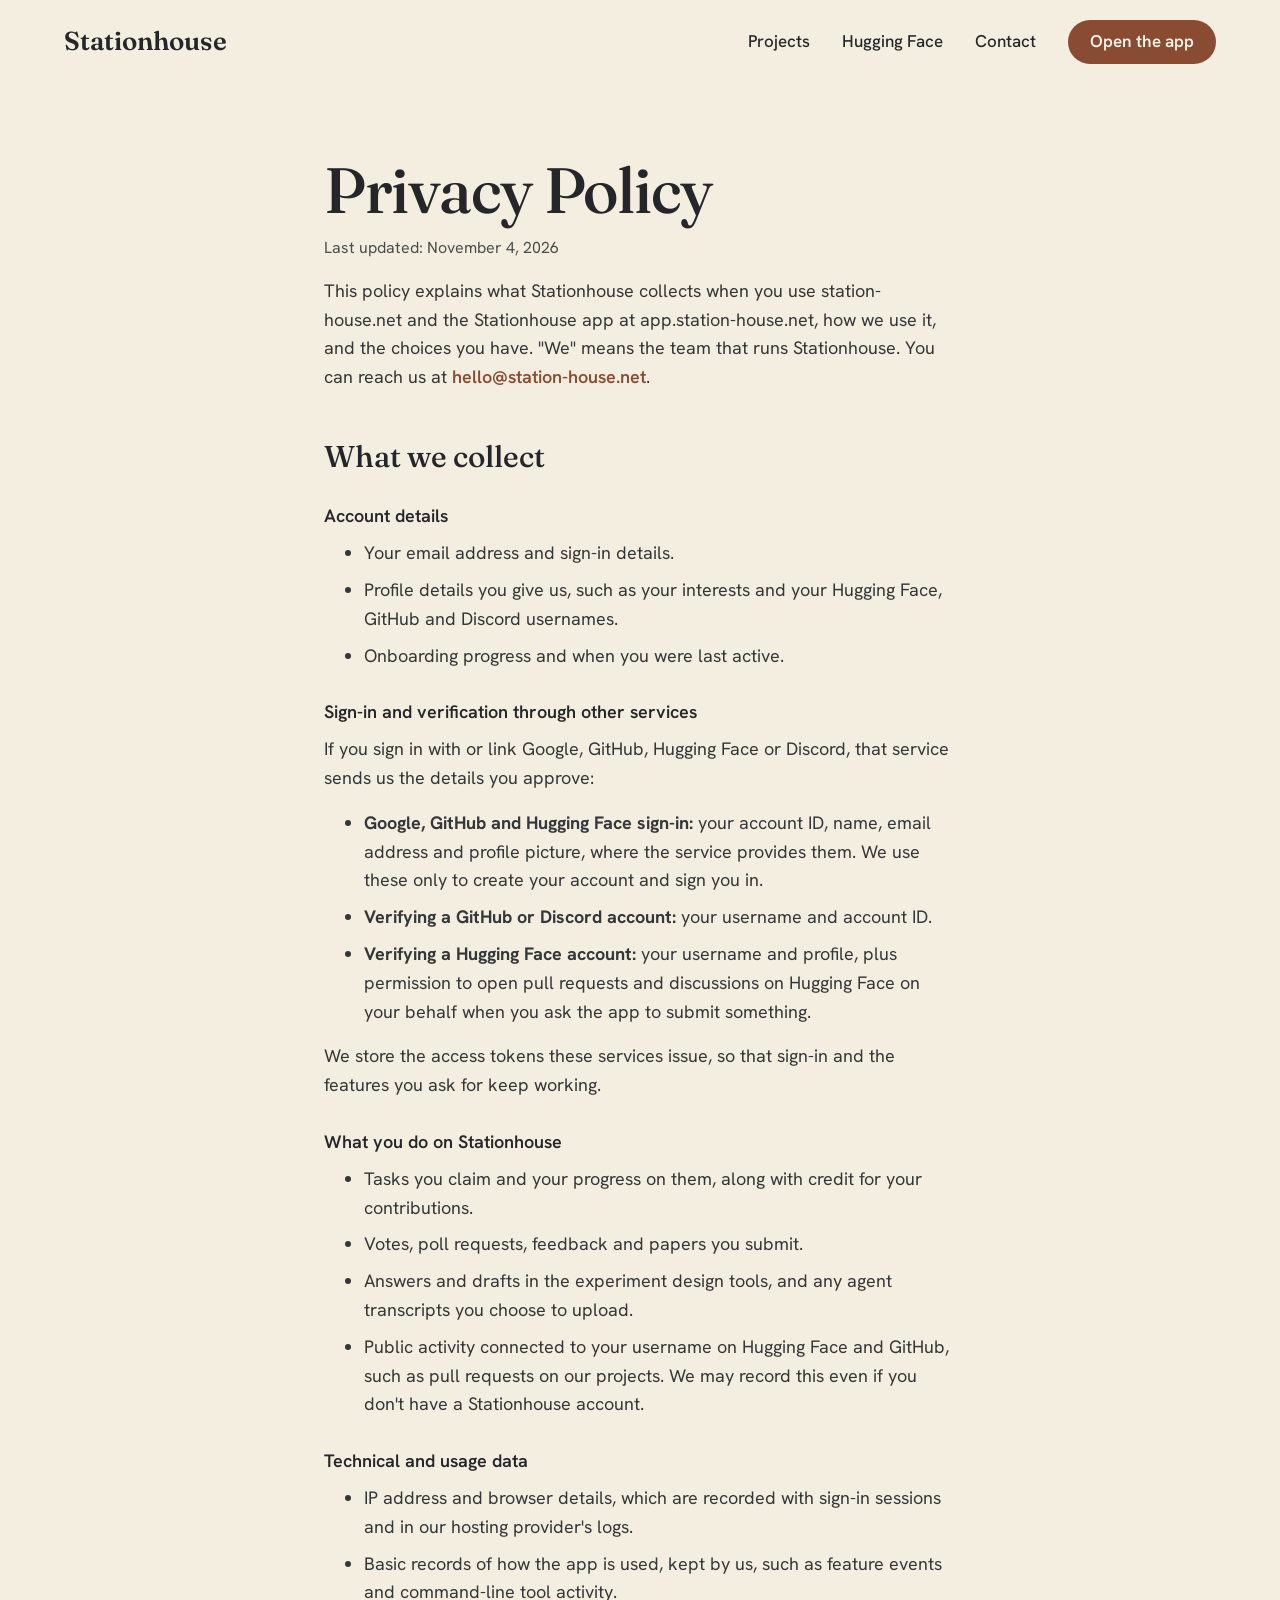
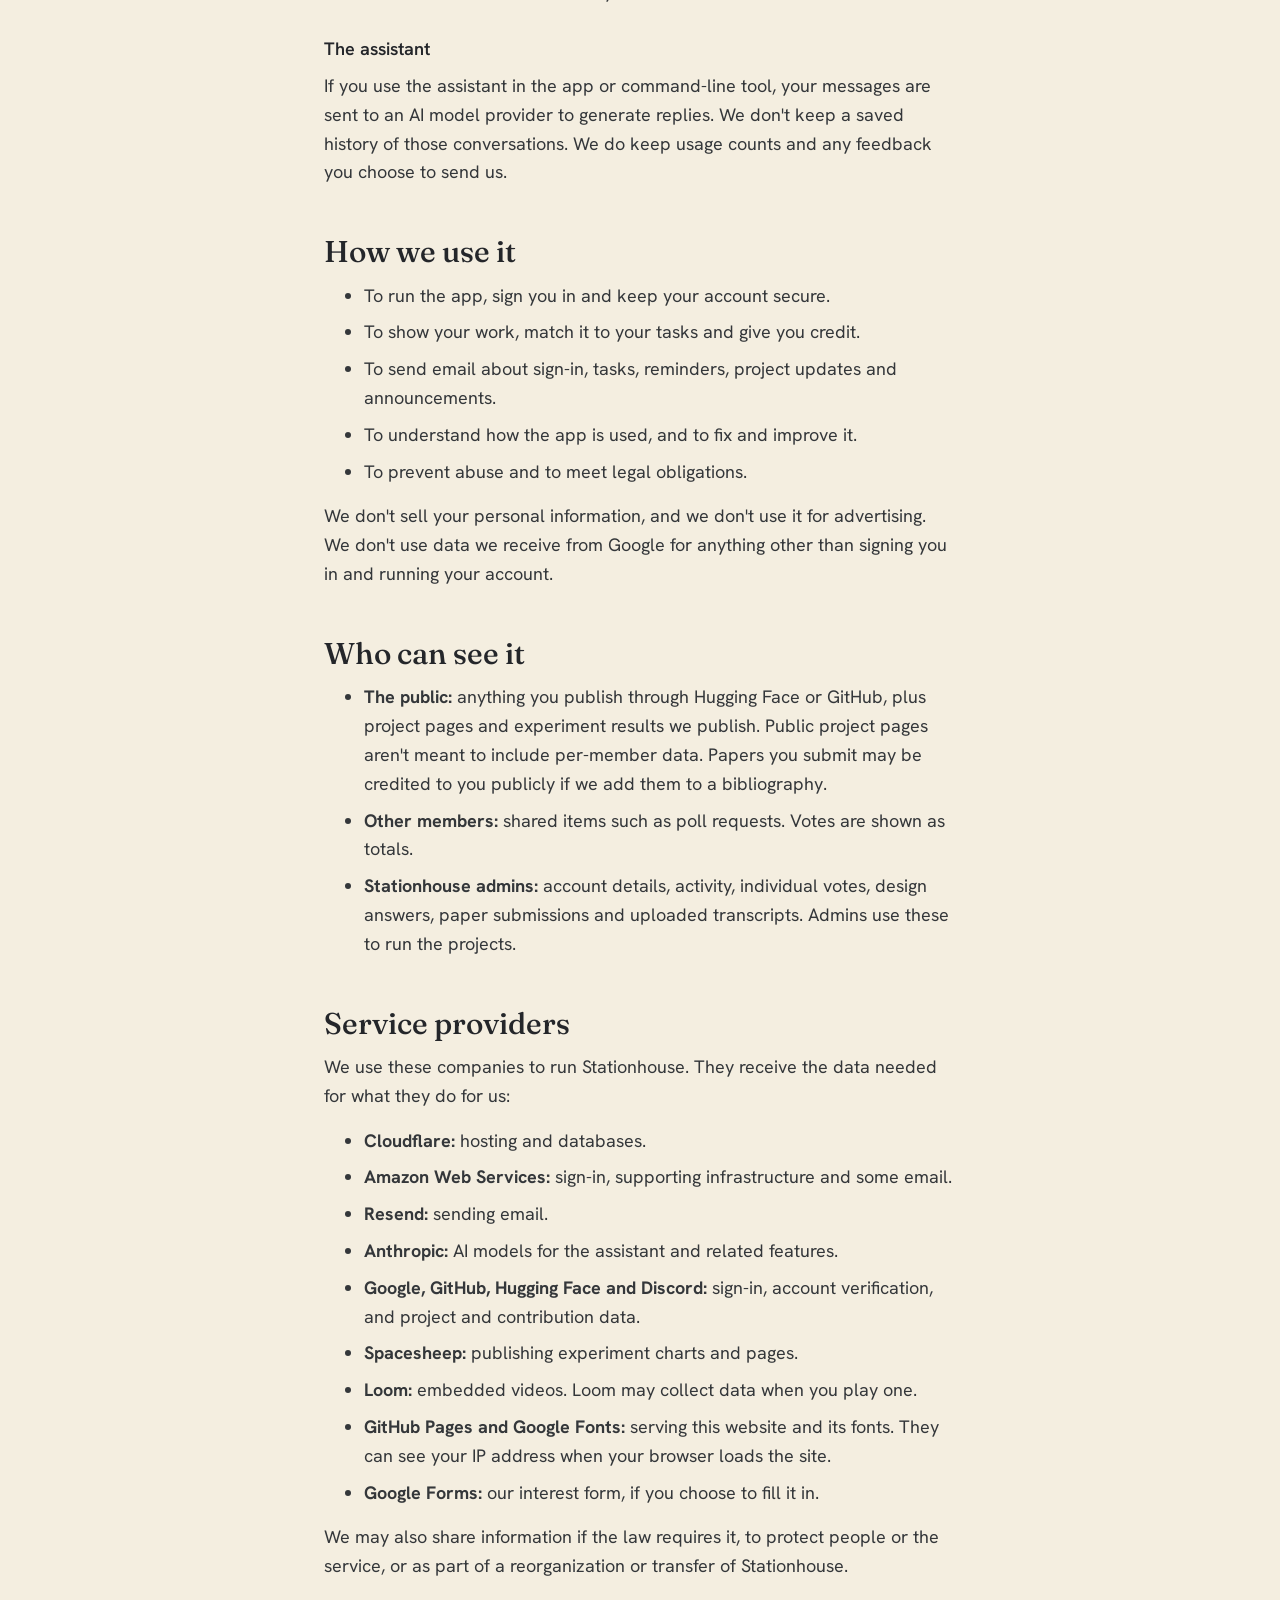
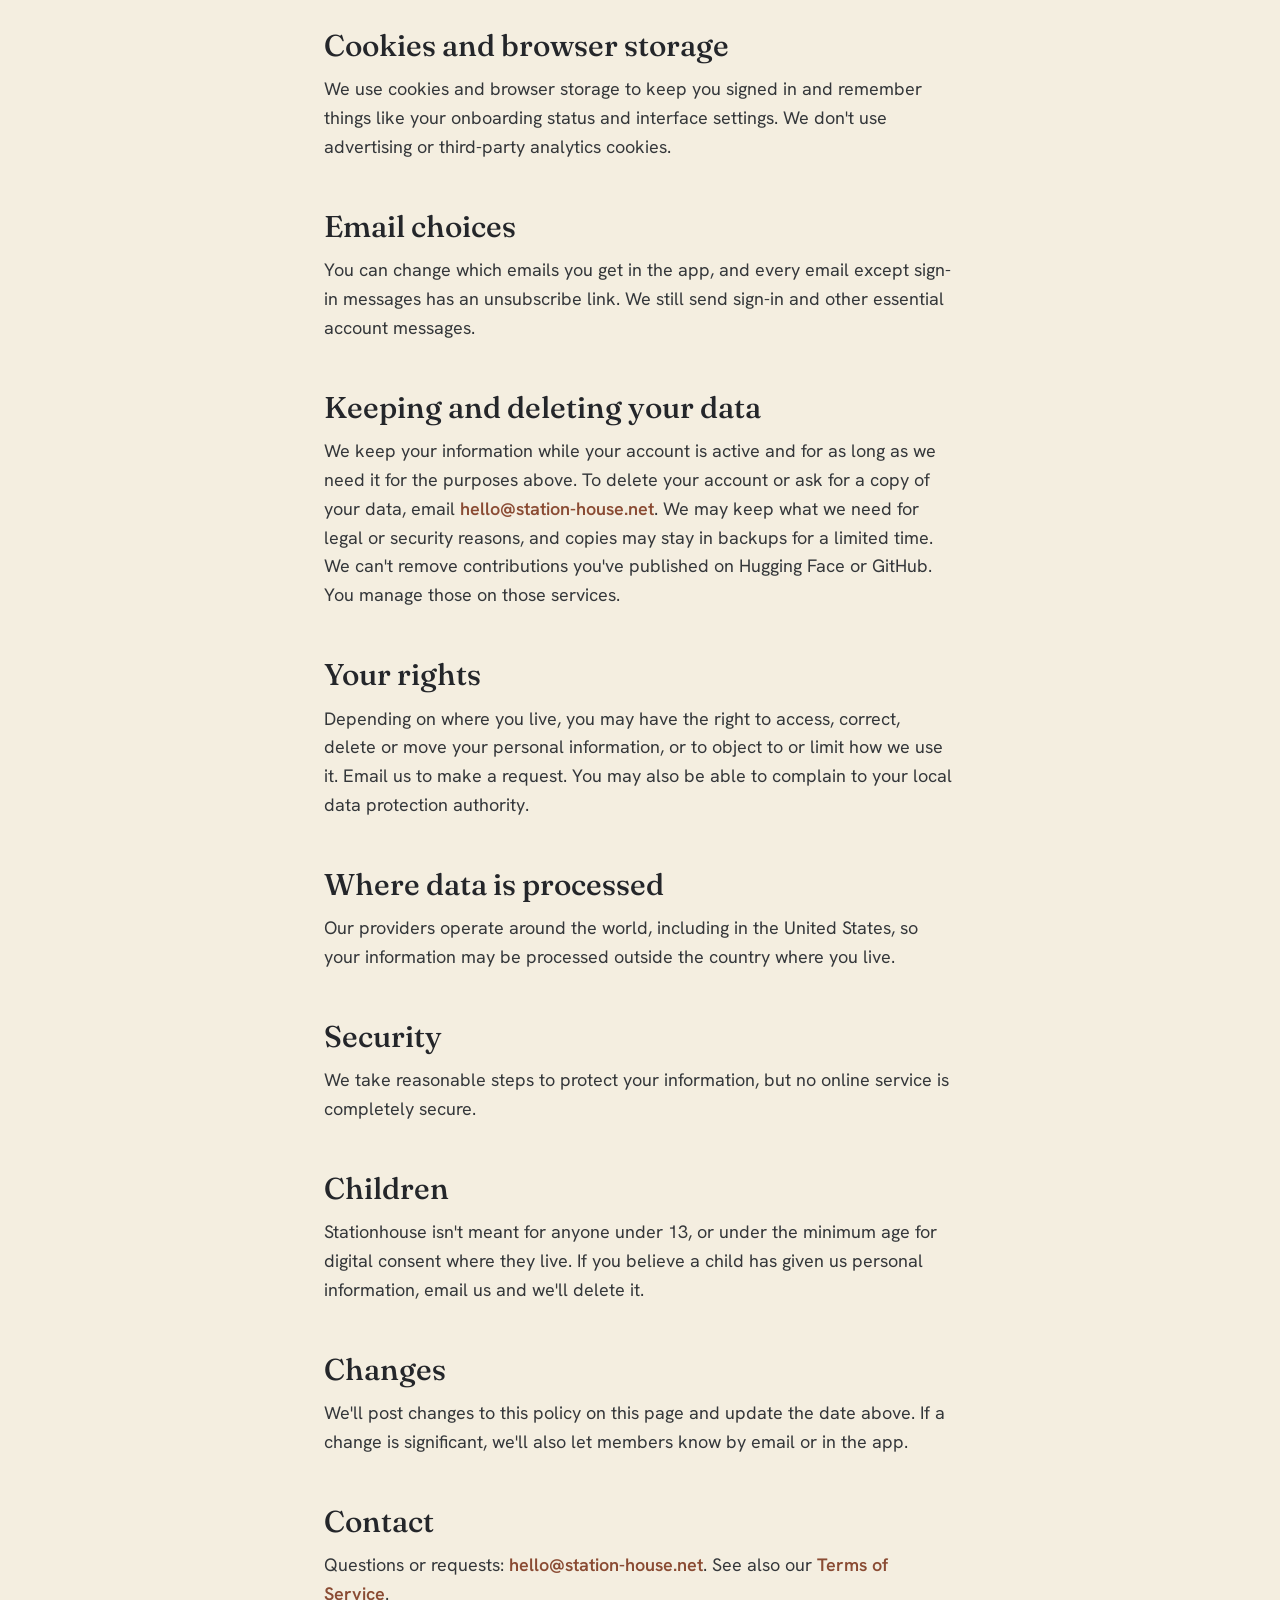
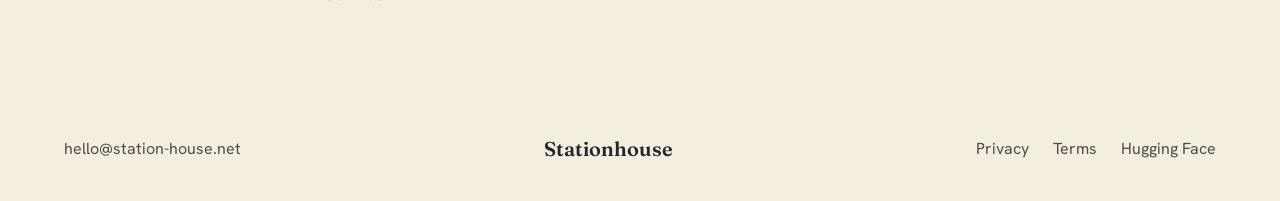
==== privacy.html @ b497b21a "Add privacy policy and terms of service pages Google's consent screen needs a privacy policy link be" ====
<!doctype html>
<html lang="en">
<head>
<meta charset="utf-8">
<meta name="viewport" content="width=device-width, initial-scale=1">
<title>Privacy Policy | Stationhouse</title>
<meta name="description" content="What Stationhouse collects, how we use it, who we share it with, and the choices you have.">
<link rel="canonical" href="https://station-house.net/privacy">
<link rel="icon" href="/favicon.svg" type="image/svg+xml">
<link rel="preconnect" href="https://fonts.googleapis.com">
<link rel="preconnect" href="https://fonts.gstatic.com" crossorigin>
<link rel="stylesheet" href="https://fonts.googleapis.com/css2?family=Fraunces:opsz,wght@9..144,400;9..144,500;9..144,600&amp;family=Hanken+Grotesk:wght@400;500;600&amp;display=swap">
<link rel="stylesheet" href="/style.css">
</head>
<body>

<header class="nav">
  <a class="brand" href="/">Stationhouse</a>
  <nav>
    <a class="link" href="/#projects">Projects</a>
    <a class="link" href="https://huggingface.co/Station-house">Hugging Face</a>
    <a class="link" href="mailto:hello@station-house.net">Contact</a>
    <a class="btn pill pill-accent" href="https://app.station-house.net">Open the app</a>
  </nav>
</header>

<main class="legal">
  <h1>Privacy Policy</h1>
  <p class="updated">Last updated: November 4, 2026</p>

  <p>This policy explains what Stationhouse collects when you use station-house.net and the Stationhouse app at app.station-house.net, how we use it, and the choices you have. "We" means the team that runs Stationhouse. You can reach us at <a href="mailto:hello@station-house.net">hello@station-house.net</a>.</p>

  <h2>What we collect</h2>
  <h3>Account details</h3>
  <ul>
    <li>Your email address and sign-in details.</li>
    <li>Profile details you give us, such as your interests and your Hugging Face, GitHub and Discord usernames.</li>
    <li>Onboarding progress and when you were last active.</li>
  </ul>

  <h3>Sign-in and verification through other services</h3>
  <p>If you sign in with or link Google, GitHub, Hugging Face or Discord, that service sends us the details you approve:</p>
  <ul>
    <li><strong>Google, GitHub and Hugging Face sign-in:</strong> your account ID, name, email address and profile picture, where the service provides them. We use these only to create your account and sign you in.</li>
    <li><strong>Verifying a GitHub or Discord account:</strong> your username and account ID.</li>
    <li><strong>Verifying a Hugging Face account:</strong> your username and profile, plus permission to open pull requests and discussions on Hugging Face on your behalf when you ask the app to submit something.</li>
  </ul>
  <p>We store the access tokens these services issue, so that sign-in and the features you ask for keep working.</p>

  <h3>What you do on Stationhouse</h3>
  <ul>
    <li>Tasks you claim and your progress on them, along with credit for your contributions.</li>
    <li>Votes, poll requests, feedback and papers you submit.</li>
    <li>Answers and drafts in the experiment design tools, and any agent transcripts you choose to upload.</li>
    <li>Public activity connected to your username on Hugging Face and GitHub, such as pull requests on our projects. We may record this even if you don't have a Stationhouse account.</li>
  </ul>

  <h3>Technical and usage data</h3>
  <ul>
    <li>IP address and browser details, which are recorded with sign-in sessions and in our hosting provider's logs.</li>
    <li>Basic records of how the app is used, kept by us, such as feature events and command-line tool activity.</li>
  </ul>

  <h3>The assistant</h3>
  <p>If you use the assistant in the app or command-line tool, your messages are sent to an AI model provider to generate replies. We don't keep a saved history of those conversations. We do keep usage counts and any feedback you choose to send us.</p>

  <h2>How we use it</h2>
  <ul>
    <li>To run the app, sign you in and keep your account secure.</li>
    <li>To show your work, match it to your tasks and give you credit.</li>
    <li>To send email about sign-in, tasks, reminders, project updates and announcements.</li>
    <li>To understand how the app is used, and to fix and improve it.</li>
    <li>To prevent abuse and to meet legal obligations.</li>
  </ul>
  <p>We don't sell your personal information, and we don't use it for advertising. We don't use data we receive from Google for anything other than signing you in and running your account.</p>

  <h2>Who can see it</h2>
  <ul>
    <li><strong>The public:</strong> anything you publish through Hugging Face or GitHub, plus project pages and experiment results we publish. Public project pages aren't meant to include per-member data. Papers you submit may be credited to you publicly if we add them to a bibliography.</li>
    <li><strong>Other members:</strong> shared items such as poll requests. Votes are shown as totals.</li>
    <li><strong>Stationhouse admins:</strong> account details, activity, individual votes, design answers, paper submissions and uploaded transcripts. Admins use these to run the projects.</li>
  </ul>

  <h2>Service providers</h2>
  <p>We use these companies to run Stationhouse. They receive the data needed for what they do for us:</p>
  <ul>
    <li><strong>Cloudflare:</strong> hosting and databases.</li>
    <li><strong>Amazon Web Services:</strong> sign-in, supporting infrastructure and some email.</li>
    <li><strong>Resend:</strong> sending email.</li>
    <li><strong>Anthropic:</strong> AI models for the assistant and related features.</li>
    <li><strong>Google, GitHub, Hugging Face and Discord:</strong> sign-in, account verification, and project and contribution data.</li>
    <li><strong>Spacesheep:</strong> publishing experiment charts and pages.</li>
    <li><strong>Loom:</strong> embedded videos. Loom may collect data when you play one.</li>
    <li><strong>GitHub Pages and Google Fonts:</strong> serving this website and its fonts. They can see your IP address when your browser loads the site.</li>
    <li><strong>Google Forms:</strong> our interest form, if you choose to fill it in.</li>
  </ul>
  <p>We may also share information if the law requires it, to protect people or the service, or as part of a reorganization or transfer of Stationhouse.</p>

  <h2>Cookies and browser storage</h2>
  <p>We use cookies and browser storage to keep you signed in and remember things like your onboarding status and interface settings. We don't use advertising or third-party analytics cookies.</p>

  <h2>Email choices</h2>
  <p>You can change which emails you get in the app, and every email except sign-in messages has an unsubscribe link. We still send sign-in and other essential account messages.</p>

  <h2>Keeping and deleting your data</h2>
  <p>We keep your information while your account is active and for as long as we need it for the purposes above. To delete your account or ask for a copy of your data, email <a href="mailto:hello@station-house.net">hello@station-house.net</a>. We may keep what we need for legal or security reasons, and copies may stay in backups for a limited time. We can't remove contributions you've published on Hugging Face or GitHub. You manage those on those services.</p>

  <h2>Your rights</h2>
  <p>Depending on where you live, you may have the right to access, correct, delete or move your personal information, or to object to or limit how we use it. Email us to make a request. You may also be able to complain to your local data protection authority.</p>

  <h2>Where data is processed</h2>
  <p>Our providers operate around the world, including in the United States, so your information may be processed outside the country where you live.</p>

  <h2>Security</h2>
  <p>We take reasonable steps to protect your information, but no online service is completely secure.</p>

  <h2>Children</h2>
  <p>Stationhouse isn't meant for anyone under 13, or under the minimum age for digital consent where they live. If you believe a child has given us personal information, email us and we'll delete it.</p>

  <h2>Changes</h2>
  <p>We'll post changes to this policy on this page and update the date above. If a change is significant, we'll also let members know by email or in the app.</p>

  <h2>Contact</h2>
  <p>Questions or requests: <a href="mailto:hello@station-house.net">hello@station-house.net</a>. See also our <a href="/terms">Terms of Service</a>.</p>
</main>

<footer class="foot">
  <a class="link" href="mailto:hello@station-house.net">hello@station-house.net</a>
  <span class="brand">Stationhouse</span>
  <span class="foot-links">
    <a class="link" href="/privacy">Privacy</a>
    <a class="link" href="/terms">Terms</a>
    <a class="link" href="https://huggingface.co/Station-house">Hugging Face</a>
  </span>
</footer>

</body>
</html>
---- style.css ----
/* Stationhouse — Horizon
   Edit colours and type in the :root block below; everything else follows. */

:root {
  --cream:      #F4EEE0;  /* page ground */
  --cream-lt:   #FBF6E9;  /* text and buttons on dark */
  --cream-dim:  #EADFC8;  /* secondary text on dark */
  --ink:        #24262A;  /* headings */
  --body:       #34373A;  /* body copy */
  --body-dim:   #4A4D4A;  /* captions, footer */
  --accent:     #8A4B33;  /* clay: rules, links, primary */
  --olive:      #4E5A36;  /* project numerals */
  --brown:      #5E2F22;  /* app band */

  --display: "Fraunces", Georgia, "Times New Roman", serif;
  --sans: "Hanken Grotesk", "Helvetica Neue", Arial, sans-serif;

  --gutter: clamp(20px, 5vw, 64px);
  --wrap: 1232px;
}

* { box-sizing: border-box; }

html { -webkit-text-size-adjust: 100%; scroll-behavior: smooth; }

body {
  margin: 0;
  background: var(--cream);
  color: var(--ink);
  font-family: var(--sans);
  font-size: 18px;
  line-height: 1.6;
  -webkit-font-smoothing: antialiased;
}

a { color: inherit; text-decoration: none; }
.link:hover { text-decoration: underline; }
.btn { transition: opacity 0.15s ease; }
.btn:hover { opacity: 0.88; }

a:focus-visible {
  outline: 2px solid var(--accent);
  outline-offset: 3px;
}

/* ---------- nav ---------- */
.nav {
  display: flex;
  flex-wrap: wrap;
  align-items: center;
  justify-content: space-between;
  gap: 16px 32px;
  padding: 20px var(--gutter);
  background: var(--cream);
}
.brand {
  font-family: var(--display);
  font-weight: 600;
  font-size: 26px;
  color: var(--ink);
}
.nav nav {
  display: flex;
  flex-wrap: wrap;
  align-items: center;
  gap: 12px 32px;
  font-size: 17px;
  font-weight: 500;
}

/* ---------- buttons ---------- */
.pill {
  display: inline-flex;
  align-items: center;
  min-height: 44px;
  padding: 0 22px;
  border-radius: 999px;
  font-weight: 600;
}
.pill-accent { background: var(--accent); color: var(--cream-lt); }
.pill-cream  { background: var(--cream-lt); color: var(--ink); }
.pill-ghost  { border: 1.5px solid var(--cream-lt); color: var(--cream-lt); font-weight: 500; }
.pill-lg { min-height: 54px; padding: 0 34px; font-size: 18px; }

/* ---------- hero ---------- */
.hero {
  position: relative;
  min-height: 820px;
  display: flex;
  flex-direction: column;
  justify-content: flex-end;
  overflow: hidden;
}
.hero img {
  position: absolute;
  inset: 0;
  width: 100%;
  height: 100%;
  object-fit: cover;
  object-position: 50% 70%;
}
.hero .scrim {
  position: absolute;
  inset: 0;
  background: linear-gradient(180deg,
    rgba(24,22,20,0.12) 0%,
    rgba(24,22,20,0.34) 42%,
    rgba(24,22,20,0.80) 74%,
    rgba(24,22,20,0.92) 100%);
}
.hero .inner {
  position: relative;
  display: flex;
  flex-direction: column;
  gap: 28px;
  padding: 64px var(--gutter) clamp(40px, 6vw, 80px);
  max-width: 1100px;
}
.hero h1 {
  margin: 0;
  font-family: var(--display);
  font-weight: 500;
  font-size: clamp(48px, 8vw, 112px);
  line-height: 0.98;
  letter-spacing: -0.02em;
  color: var(--cream-lt);
  text-wrap: balance;
}
.hero p {
  margin: 0;
  max-width: 560px;
  font-size: 22px;
  line-height: 1.5;
  color: var(--cream-dim);
}
.hero .actions { display: flex; flex-wrap: wrap; gap: 16px; }

/* ---------- projects ---------- */
.projects { padding: clamp(56px, 8vw, 112px) var(--gutter); }
.projects .wrap {
  max-width: var(--wrap);
  margin: 0 auto;
  display: flex;
  flex-direction: column;
  gap: 56px;
}
.section-head {
  display: flex;
  flex-wrap: wrap;
  align-items: flex-end;
  justify-content: space-between;
  gap: 24px;
}
.section-head h2 {
  margin: 0;
  font-family: var(--display);
  font-weight: 500;
  font-size: clamp(44px, 6vw, 80px);
  line-height: 1;
  letter-spacing: -0.02em;
}
.section-head p {
  margin: 0;
  max-width: 440px;
  font-size: 19px;
  line-height: 1.55;
  color: var(--body-dim);
}
.head-aside {
  display: flex;
  flex-direction: column;
  align-items: flex-start;
  gap: 16px;
}
.section-head .github-line { font-size: 17px; }
.github-line .link { color: var(--accent); font-weight: 600; }

.grid {
  display: grid;
  grid-template-columns: repeat(auto-fit, minmax(300px, 1fr));
  gap: 40px;
}
.card {
  display: flex;
  flex-direction: column;
  gap: 18px;
  border-top: 3px solid var(--accent);
  padding-top: 24px;
}
.card .num {
  font-family: var(--display);
  font-style: italic;
  font-size: 28px;
  color: var(--olive);
}
.card h3 {
  margin: 0;
  font-family: var(--display);
  font-weight: 500;
  font-size: 36px;
  line-height: 1.05;
  letter-spacing: -0.01em;
}
.card p { margin: 0; font-size: 18px; line-height: 1.6; color: var(--body); }
.card .cta {
  margin-top: auto;
  display: inline-flex;
  align-items: center;
  min-height: 44px;
  font-size: 18px;
  font-weight: 600;
  color: var(--accent);
  align-self: flex-start;
}

/* ---------- app band ---------- */
.band {
  background: var(--brown);
  color: var(--cream-lt);
  padding: clamp(56px, 8vw, 104px) var(--gutter);
}
.band .wrap {
  max-width: var(--wrap);
  margin: 0 auto;
  display: flex;
  flex-wrap: wrap;
  align-items: center;
  justify-content: space-between;
  gap: 32px 56px;
}
.band .copy {
  flex: 1 1 420px;
  min-width: 0;
  display: flex;
  flex-direction: column;
  gap: 16px;
}
.band h2 {
  margin: 0;
  font-family: var(--display);
  font-weight: 500;
  font-size: clamp(40px, 5.5vw, 72px);
  line-height: 1;
  letter-spacing: -0.02em;
}
.band p {
  margin: 0;
  max-width: 520px;
  font-size: 20px;
  line-height: 1.5;
  color: var(--cream-dim);
}
.band .pill { min-height: 56px; padding: 0 40px; font-size: 20px; color: var(--brown); }

/* ---------- footer ---------- */
.foot {
  margin-top: auto;
  padding: 36px var(--gutter);
  display: flex;
  flex-wrap: wrap;
  align-items: center;
  justify-content: space-between;
  gap: 16px 32px;
  font-size: 16px;
  color: var(--body-dim);
}
.foot .brand { font-size: 20px; }
.foot-links { display: flex; flex-wrap: wrap; gap: 8px 24px; }

/* ---------- privacy and terms ---------- */
.legal {
  max-width: 760px;
  margin: 0 auto;
  padding: clamp(32px, 6vw, 72px) var(--gutter);
  color: var(--body);
}
.legal h1 {
  margin: 0;
  font-family: var(--display);
  font-weight: 500;
  font-size: clamp(40px, 6vw, 64px);
  line-height: 1.05;
  letter-spacing: -0.02em;
  color: var(--ink);
}
.legal h2 {
  margin: 48px 0 12px;
  font-family: var(--display);
  font-weight: 500;
  font-size: 30px;
  line-height: 1.15;
  color: var(--ink);
}
.legal h3 {
  margin: 28px 0 8px;
  font-size: 18px;
  font-weight: 600;
  color: var(--ink);
}
.legal p, .legal ul { margin: 0 0 16px; }
.legal li { margin-bottom: 8px; }
.legal a { color: var(--accent); font-weight: 600; }
.legal a:hover { text-decoration: underline; }
.legal .updated { margin-top: 12px; font-size: 16px; color: var(--body-dim); }

@media (prefers-reduced-motion: reduce) {
  html { scroll-behavior: auto; }
  * { transition: none !important; }
}
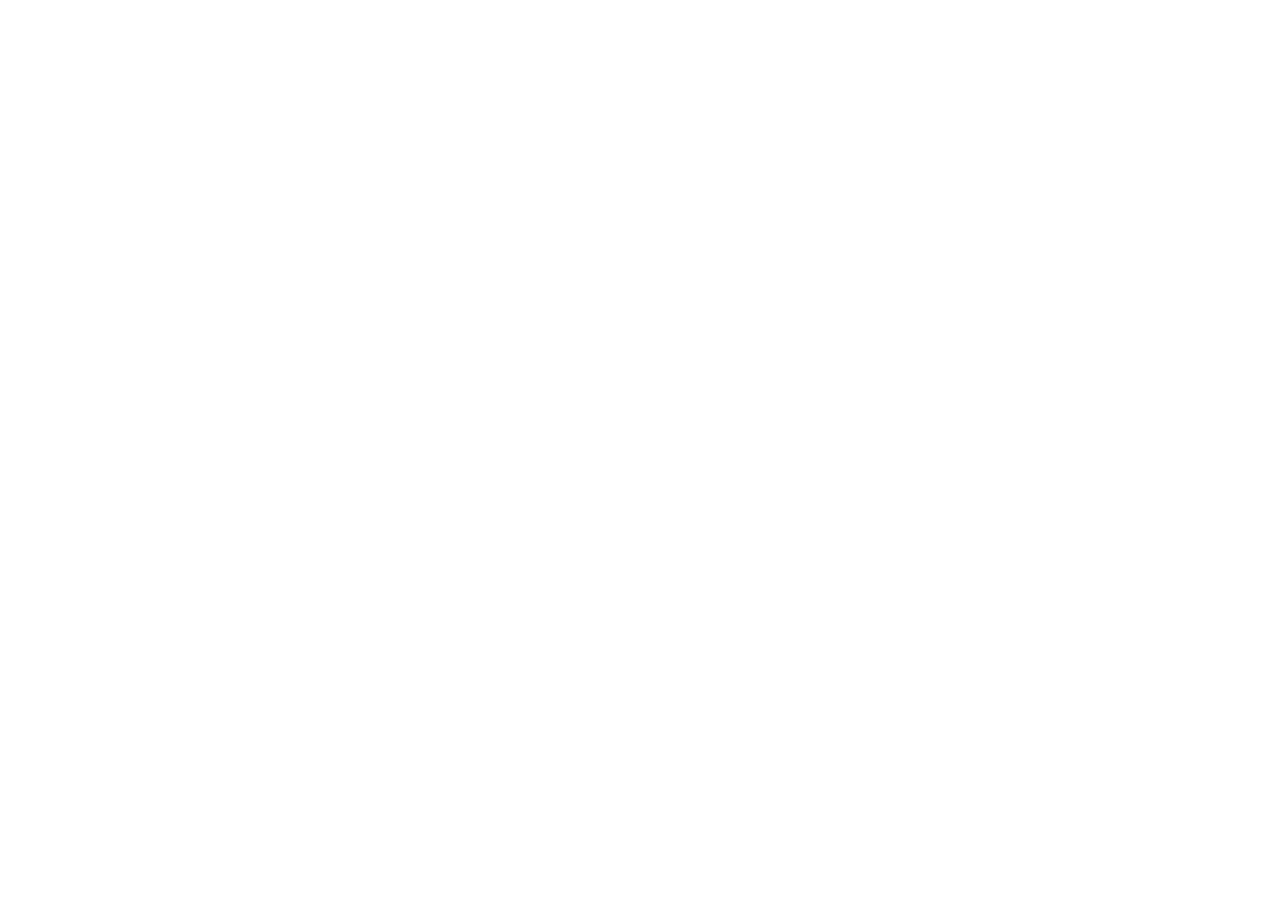
==== commit 79042783: "privacy.html sends readers to the app's Privacy page The Privacy Policy now lives at https://app.sta" ====
--- a/privacy.html
+++ b/privacy.html
@@ -4,8 +4,9 @@
 <meta charset="utf-8">
 <meta name="viewport" content="width=device-width, initial-scale=1">
 <title>Privacy Policy | Stationhouse</title>
-<meta name="description" content="What Stationhouse collects, how we use it, who we share it with, and the choices you have.">
-<link rel="canonical" href="https://station-house.net/privacy">
+<meta name="robots" content="noindex">
+<meta http-equiv="refresh" content="0; url=https://app.station-house.net/privacy">
+<link rel="canonical" href="https://app.station-house.net/privacy">
 <link rel="icon" href="/favicon.svg" type="image/svg+xml">
 <link rel="preconnect" href="https://fonts.googleapis.com">
 <link rel="preconnect" href="https://fonts.gstatic.com" crossorigin>
@@ -26,102 +27,7 @@
 
 <main class="legal">
   <h1>Privacy Policy</h1>
-  <p class="updated">Last updated: November 4, 2026</p>
-
-  <p>This policy explains what Stationhouse collects when you use station-house.net and the Stationhouse app at app.station-house.net, how we use it, and the choices you have. "We" means the team that runs Stationhouse. You can reach us at <a href="mailto:hello@station-house.net">hello@station-house.net</a>.</p>
-
-  <h2>What we collect</h2>
-  <h3>Account details</h3>
-  <ul>
-    <li>Your email address and sign-in details.</li>
-    <li>Profile details you give us, such as your interests and your Hugging Face, GitHub and Discord usernames.</li>
-    <li>Onboarding progress and when you were last active.</li>
-  </ul>
-
-  <h3>Sign-in and verification through other services</h3>
-  <p>If you sign in with or link Google, GitHub, Hugging Face or Discord, that service sends us the details you approve:</p>
-  <ul>
-    <li><strong>Google, GitHub and Hugging Face sign-in:</strong> your account ID, name, email address and profile picture, where the service provides them. We use these only to create your account and sign you in.</li>
-    <li><strong>Verifying a GitHub or Discord account:</strong> your username and account ID.</li>
-    <li><strong>Verifying a Hugging Face account:</strong> your username and profile, plus permission to open pull requests and discussions on Hugging Face on your behalf when you ask the app to submit something.</li>
-  </ul>
-  <p>We store the access tokens these services issue, so that sign-in and the features you ask for keep working.</p>
-
-  <h3>What you do on Stationhouse</h3>
-  <ul>
-    <li>Tasks you claim and your progress on them, along with credit for your contributions.</li>
-    <li>Votes, poll requests, feedback and papers you submit.</li>
-    <li>Answers and drafts in the experiment design tools, and any agent transcripts you choose to upload.</li>
-    <li>Public activity connected to your username on Hugging Face and GitHub, such as pull requests on our projects. We may record this even if you don't have a Stationhouse account.</li>
-  </ul>
-
-  <h3>Technical and usage data</h3>
-  <ul>
-    <li>IP address and browser details, which are recorded with sign-in sessions and in our hosting provider's logs.</li>
-    <li>Basic records of how the app is used, kept by us, such as feature events and command-line tool activity.</li>
-  </ul>
-
-  <h3>The assistant</h3>
-  <p>If you use the assistant in the app or command-line tool, your messages are sent to an AI model provider to generate replies. We don't keep a saved history of those conversations. We do keep usage counts and any feedback you choose to send us.</p>
-
-  <h2>How we use it</h2>
-  <ul>
-    <li>To run the app, sign you in and keep your account secure.</li>
-    <li>To show your work, match it to your tasks and give you credit.</li>
-    <li>To send email about sign-in, tasks, reminders, project updates and announcements.</li>
-    <li>To understand how the app is used, and to fix and improve it.</li>
-    <li>To prevent abuse and to meet legal obligations.</li>
-  </ul>
-  <p>We don't sell your personal information, and we don't use it for advertising. We don't use data we receive from Google for anything other than signing you in and running your account.</p>
-
-  <h2>Who can see it</h2>
-  <ul>
-    <li><strong>The public:</strong> anything you publish through Hugging Face or GitHub, plus project pages and experiment results we publish. Public project pages aren't meant to include per-member data. Papers you submit may be credited to you publicly if we add them to a bibliography.</li>
-    <li><strong>Other members:</strong> shared items such as poll requests. Votes are shown as totals.</li>
-    <li><strong>Stationhouse admins:</strong> account details, activity, individual votes, design answers, paper submissions and uploaded transcripts. Admins use these to run the projects.</li>
-  </ul>
-
-  <h2>Service providers</h2>
-  <p>We use these companies to run Stationhouse. They receive the data needed for what they do for us:</p>
-  <ul>
-    <li><strong>Cloudflare:</strong> hosting and databases.</li>
-    <li><strong>Amazon Web Services:</strong> sign-in, supporting infrastructure and some email.</li>
-    <li><strong>Resend:</strong> sending email.</li>
-    <li><strong>Anthropic:</strong> AI models for the assistant and related features.</li>
-    <li><strong>Google, GitHub, Hugging Face and Discord:</strong> sign-in, account verification, and project and contribution data.</li>
-    <li><strong>Spacesheep:</strong> publishing experiment charts and pages.</li>
-    <li><strong>Loom:</strong> embedded videos. Loom may collect data when you play one.</li>
-    <li><strong>GitHub Pages and Google Fonts:</strong> serving this website and its fonts. They can see your IP address when your browser loads the site.</li>
-    <li><strong>Google Forms:</strong> our interest form, if you choose to fill it in.</li>
-  </ul>
-  <p>We may also share information if the law requires it, to protect people or the service, or as part of a reorganization or transfer of Stationhouse.</p>
-
-  <h2>Cookies and browser storage</h2>
-  <p>We use cookies and browser storage to keep you signed in and remember things like your onboarding status and interface settings. We don't use advertising or third-party analytics cookies.</p>
-
-  <h2>Email choices</h2>
-  <p>You can change which emails you get in the app, and every email except sign-in messages has an unsubscribe link. We still send sign-in and other essential account messages.</p>
-
-  <h2>Keeping and deleting your data</h2>
-  <p>We keep your information while your account is active and for as long as we need it for the purposes above. To delete your account or ask for a copy of your data, email <a href="mailto:hello@station-house.net">hello@station-house.net</a>. We may keep what we need for legal or security reasons, and copies may stay in backups for a limited time. We can't remove contributions you've published on Hugging Face or GitHub. You manage those on those services.</p>
-
-  <h2>Your rights</h2>
-  <p>Depending on where you live, you may have the right to access, correct, delete or move your personal information, or to object to or limit how we use it. Email us to make a request. You may also be able to complain to your local data protection authority.</p>
-
-  <h2>Where data is processed</h2>
-  <p>Our providers operate around the world, including in the United States, so your information may be processed outside the country where you live.</p>
-
-  <h2>Security</h2>
-  <p>We take reasonable steps to protect your information, but no online service is completely secure.</p>
-
-  <h2>Children</h2>
-  <p>Stationhouse isn't meant for anyone under 13, or under the minimum age for digital consent where they live. If you believe a child has given us personal information, email us and we'll delete it.</p>
-
-  <h2>Changes</h2>
-  <p>We'll post changes to this policy on this page and update the date above. If a change is significant, we'll also let members know by email or in the app.</p>
-
-  <h2>Contact</h2>
-  <p>Questions or requests: <a href="mailto:hello@station-house.net">hello@station-house.net</a>. See also our <a href="/terms">Terms of Service</a>.</p>
+  <p>Our Privacy Policy has moved to <a href="https://app.station-house.net/privacy">app.station-house.net/privacy</a>.</p>
 </main>
 
 <footer class="foot">
--- a/style.css
+++ b/style.css
@@ -213,6 +213,33 @@
   align-self: flex-start;
 }
 
+.future {
+  display: flex;
+  flex-direction: column;
+  align-items: center;
+  gap: 14px;
+  padding-top: 40px;
+  text-align: center;
+  background: linear-gradient(to right, transparent, var(--accent), transparent) top / 100% 1px no-repeat;
+}
+.future h3 {
+  margin: 0;
+  font-family: var(--display);
+  font-style: italic;
+  font-weight: 400;
+  font-size: 32px;
+  line-height: 1.05;
+  letter-spacing: -0.01em;
+  color: var(--ink);
+}
+.future p {
+  margin: 0;
+  max-width: 34em;
+  font-size: 18px;
+  line-height: 1.6;
+  color: var(--body-dim);
+}
+
 /* ---------- app band ---------- */
 .band {
   background: var(--brown);
